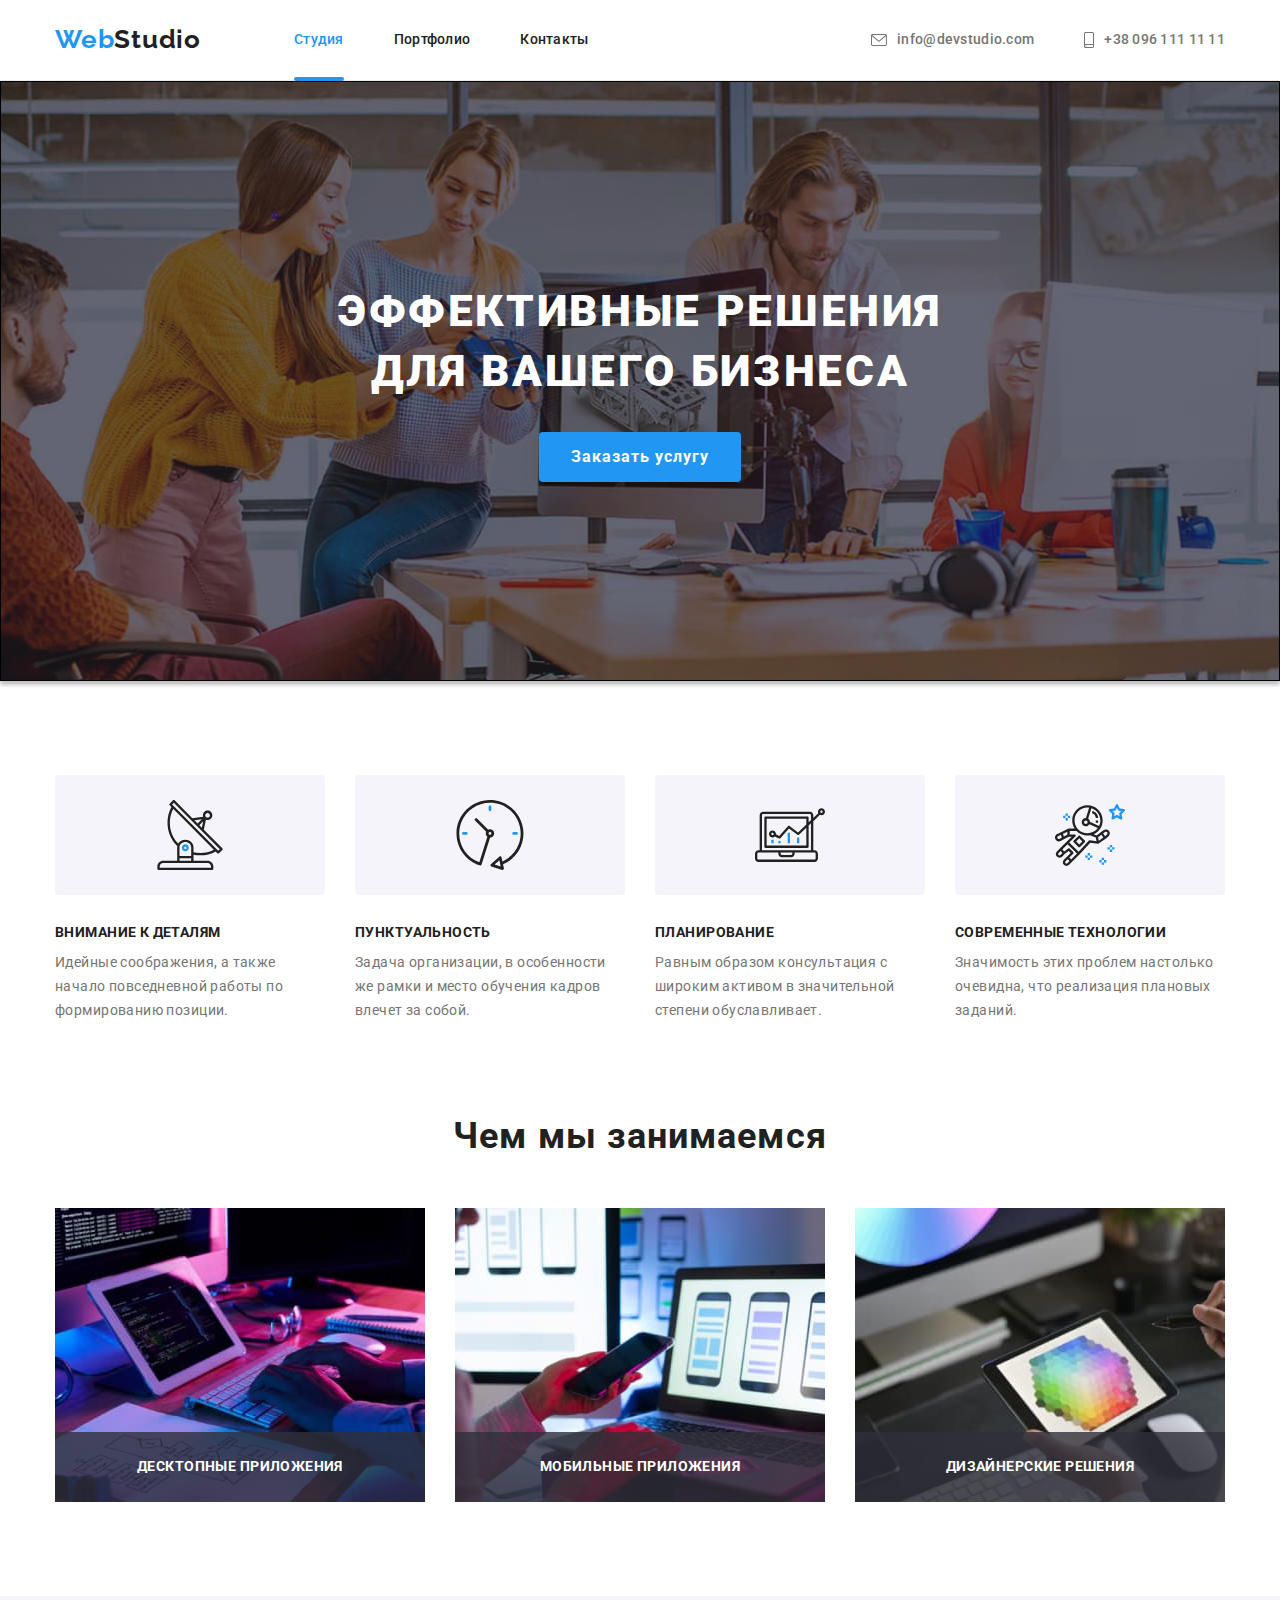
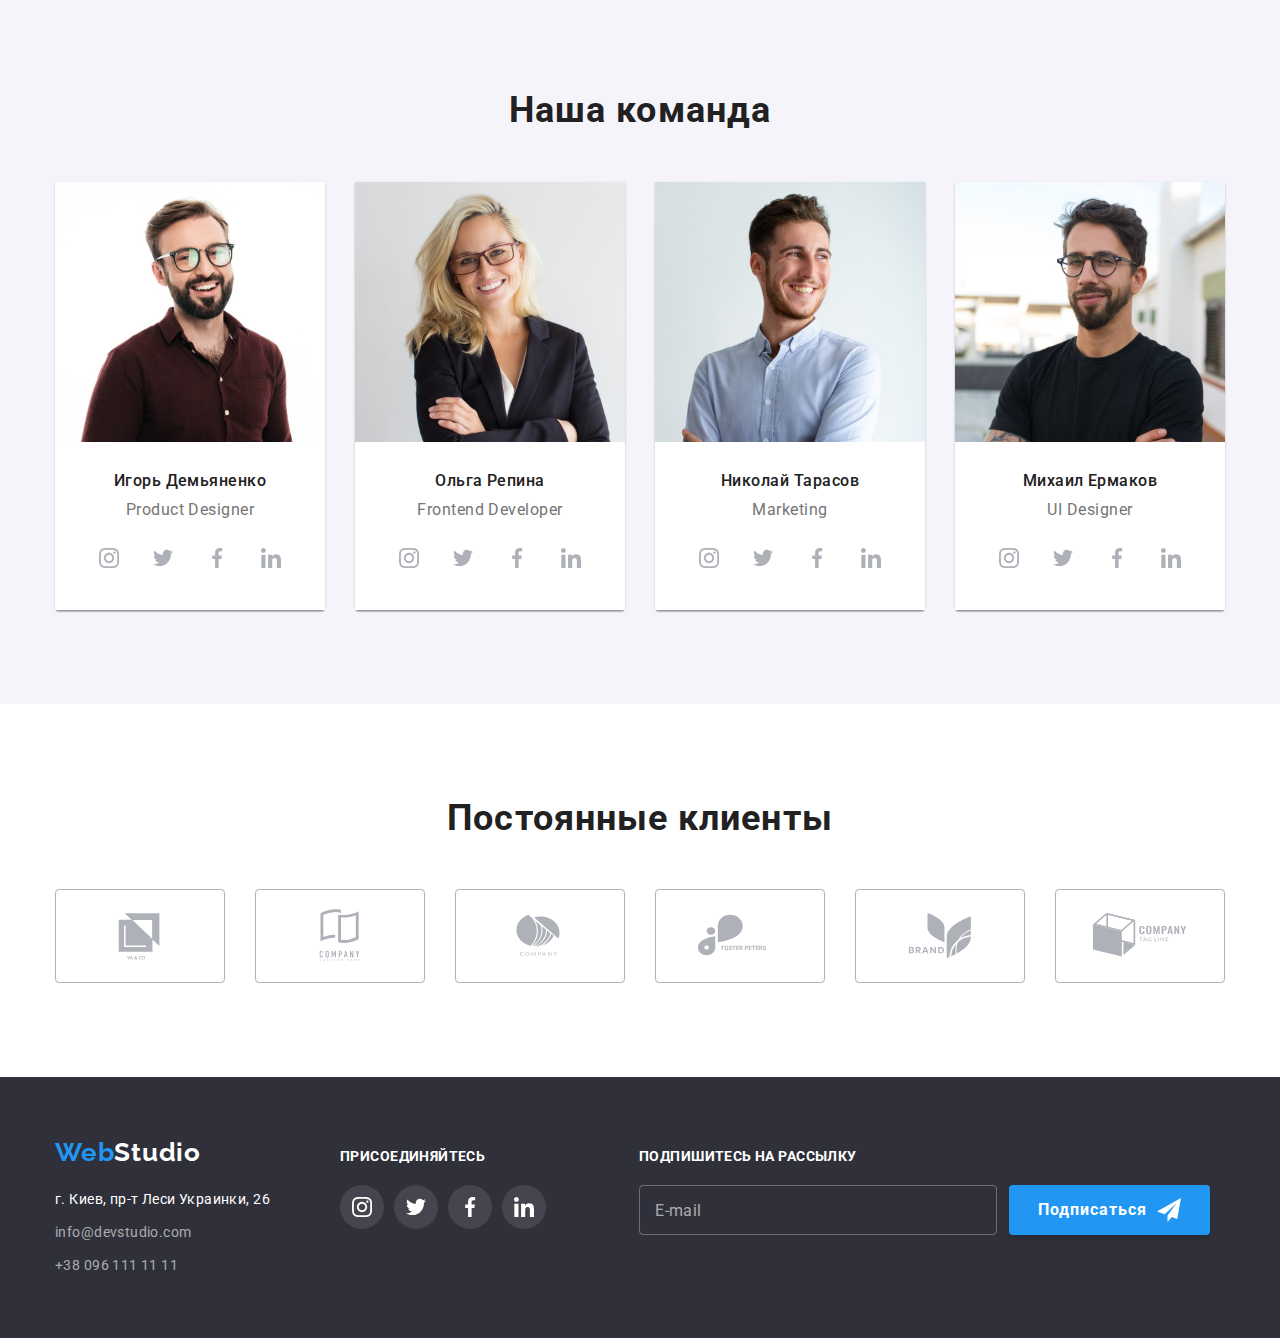
==== index.html @ 996e23af "final-commit" ====
<!DOCTYPE html>
<html lang="ru">
  <head>
    <meta charset="UTF-8" />
    <meta http-equiv="X-UA-Compatible" content="IE=edge" />
    <meta name="viewport" content="width=device-width, initial-scale=1.0" />
    <title>WebStudio</title>
    <link
      href="https://fonts.googleapis.com/css2?family=Raleway:wght@700&family=Roboto:wght@400;500;700;900&display=swap"
      rel="stylesheet"
    />
    <link
      rel="stylesheet"
      href="https://cdnjs.cloudflare.com/ajax/libs/modern-normalize/1.1.0/modern-normalize.min.css"
    />
    <link rel="stylesheet" href="./styles.css" />
  </head>
  <body>
    <!--Header-->

    <header class="header-section">
      <div class="main-nav container">
        <nav class="navigation">
          <a href="./index.html" class="logo header">Web<span class="logo-dark">Studio</span> </a>
          <ul class="nav-menu">
            <li class="nav-menu-item">
              <a href="./index.html" class="nav-menu-link current">Студия</a>
            </li>
            <li class="nav-menu-item">
              <a href="./portfolio.html" class="nav-menu-link">Портфолио</a>
            </li>
            <li class="nav-menu-item">
              <a href="/" class="nav-menu-link">Контакты</a>
            </li>
          </ul>
        </nav>
        <ul class="contact">
          <li class="contact-item">
            <a href="mailto:info@devstudio.com" class="contact-link"
              ><svg class="contact-icon" width="16" height="12">
                <use href="./images/icons.svg#icon-envelope"></use></svg
              >info@devstudio.com</a
            >
          </li>
          <li class="contact-item">
            <a href="tel:+380961111111" class="contact-link">
              <svg class="contact-icon" width="10" height="16">
                <use href="./images/icons.svg#icon-smartphone"></use></svg
              >+38 096 111 11 11</a
            >
          </li>
        </ul>
      </div>
    </header>

    <!--Main container-->

    <main>
      <!--Hero-->

      <section class="hero">
        <div class="container">
          <h1 class="title-service">
            Эффективные решения
            <br />
            для вашего бизнеса
          </h1>
          <button type="button" class="button-service" data-modal-open>Заказать услугу</button>
        </div>
      </section>

      <!--Features-->

      <section class="section">
        <div class="container">
          <h2 class="hidden">Наши преимущества</h2>
          <ul class="features-list">
            <li class="features-item">
              <div class="bgr-features-icon">
                <svg class="features-icon" width="70" height="70">
                  <use href="./images/icons.svg#icon-antenna"></use>
                </svg>
              </div>
              <h3 class="features-title">Внимание к деталям</h3>
              <p class="features-content">
                Идейные соображения, а также начало повседневной работы по формированию позиции.
              </p>
            </li>
            <li class="features-item">
              <div class="bgr-features-icon">
                <svg class="features-icon" width="70" height="70">
                  <use href="./images/icons.svg#icon-clock"></use>
                </svg>
              </div>
              <h3 class="features-title">Пунктуальность</h3>
              <p class="features-content">
                Задача организации, в особенности же рамки и место обучения кадров влечет за собой.
              </p>
            </li>
            <li class="features-item">
              <div class="bgr-features-icon">
                <svg class="features-icon" width="70" height="70">
                  <use href="./images/icons.svg#icon-diagram"></use>
                </svg>
              </div>
              <h3 class="features-title">Планирование</h3>
              <p class="features-content">
                Равным образом консультация с широким активом в значительной степени обуславливает.
              </p>
            </li>
            <li class="features-item">
              <div class="bgr-features-icon">
                <svg class="features-icon" width="70" height="70">
                  <use href="./images/icons.svg#icon-astronaut"></use>
                </svg>
              </div>
              <h3 class="features-title">Современные технологии</h3>
              <p class="features-content">
                Значимость этих проблем настолько очевидна, что реализация плановых заданий.
              </p>
            </li>
          </ul>
        </div>
      </section>

      <!--Work-->

      <section class="work section">
        <div class="container">
          <h2 class="work-main">Чем мы занимаемся</h2>
          <ul class="work-list">
            <li class="work-item">
              <div class="work-thumb">
                <img src="./images/img1.jpg" alt="декстопные приложения" width="370" />
                <h3 class="work-content">Десктопные приложения</h3>
              </div>
            </li>
            <li class="work-item">
              <div class="work-thumb">
                <img src="./images/img2.jpg" alt="мобильные приложения" width="370" />
                <h3 class="work-content">Мобильные приложения</h3>
              </div>
            </li>
            <li class="work-item">
              <div class="work-thumb">
                <img src="./images/img3.jpg" alt="дизайнерские решения" width="370" />
                <h3 class="work-content">Дизайнерские решения</h3>
              </div>
            </li>
          </ul>
        </div>
      </section>

      <!--Team-->

      <section class="team section">
        <div class="container">
          <h2 class="team-main">Наша команда</h2>
          <ul class="team-list">
            <li class="team-item">
              <img src="./images/foto1.jpg" alt="Игорь Демьяненко" width="270" />
              <div class="team-container">
                <h3 class="team-title">Игорь Демьяненко</h3>
                <p class="team-content">Product Designer</p>
                <ul class="social-list">
                  <li class="social-item">
                    <a
                      class="social-link link-team"
                      href="https://www.instagram.com/"
                      target="_blank"
                      rel="noopener noreferrer"
                      ><svg class="social-icon icon-team" width="20" height="20">
                        <use href="./images/icons.svg#icon-instagram"></use></svg
                    ></a>
                  </li>
                  <li class="social-item">
                    <a
                      class="social-link link-team"
                      href="https://twitter.com/"
                      target="_blank"
                      rel="noopener noreferrer"
                      ><svg class="social-icon icon-team" width="20" height="20">
                        <use href="./images/icons.svg#icon-twitter"></use></svg
                    ></a>
                  </li>
                  <li class="social-item">
                    <a
                      class="social-link link-team"
                      href="https://www.facebook.com/"
                      target="_blank"
                      rel="noopener noreferrer"
                      ><svg class="social-icon icon-team" width="20" height="20">
                        <use href="./images/icons.svg#icon-facebook"></use></svg
                    ></a>
                  </li>
                  <li class="social-item">
                    <a
                      class="social-link link-team"
                      href="https://www.linkedin.com/"
                      target="_blank"
                      rel="noopener noreferrer"
                      ><svg class="social-icon icon-team" width="20" height="20">
                        <use href="./images/icons.svg#icon-linkedin"></use></svg
                    ></a>
                  </li>
                </ul>
              </div>
            </li>
            <li class="team-item">
              <img src="./images/foto2.jpg" alt="Ольга Репина" width="270" />
              <div class="team-container">
                <h3 class="team-title">Ольга Репина</h3>
                <p class="team-content">Frontend Developer</p>
                <ul class="social-list">
                  <li class="social-item">
                    <a
                      class="social-link link-team"
                      href="https://www.instagram.com/"
                      target="_blank"
                      rel="noopener noreferrer"
                      ><svg class="social-icon icon-team" width="20" height="20">
                        <use href="./images/icons.svg#icon-instagram"></use></svg
                    ></a>
                  </li>
                  <li class="social-item">
                    <a
                      class="social-link link-team"
                      href="https://twitter.com/"
                      target="_blank"
                      rel="noopener noreferrer"
                      ><svg class="social-icon icon-team" width="20" height="20">
                        <use href="./images/icons.svg#icon-twitter"></use></svg
                    ></a>
                  </li>
                  <li class="social-item">
                    <a
                      class="social-link link-team"
                      href="https://www.facebook.com/"
                      target="_blank"
                      rel="noopener noreferrer"
                      ><svg class="social-icon icon-team" width="20" height="20">
                        <use href="./images/icons.svg#icon-facebook"></use></svg
                    ></a>
                  </li>
                  <li class="social-item">
                    <a
                      class="social-link link-team"
                      href="https://www.linkedin.com/"
                      target="_blank"
                      rel="noopener noreferrer"
                      ><svg class="social-icon icon-team" width="20" height="20">
                        <use href="./images/icons.svg#icon-linkedin"></use></svg
                    ></a>
                  </li>
                </ul>
              </div>
            </li>
            <li class="team-item">
              <img src="./images/foto3.jpg" alt="Николай Тарасов" width="270" />
              <div class="team-container">
                <h3 class="team-title">Николай Тарасов</h3>
                <p class="team-content">Marketing</p>
                <ul class="social-list">
                  <li class="social-item">
                    <a
                      class="social-link link-team"
                      href="https://www.instagram.com/"
                      target="_blank"
                      rel="noopener noreferrer"
                      ><svg class="social-icon icon-team" width="20" height="20">
                        <use href="./images/icons.svg#icon-instagram"></use></svg
                    ></a>
                  </li>
                  <li class="social-item">
                    <a
                      class="social-link link-team"
                      href="https://twitter.com/"
                      target="_blank"
                      rel="noopener noreferrer"
                      ><svg class="social-icon icon-team" width="20" height="20">
                        <use href="./images/icons.svg#icon-twitter"></use></svg
                    ></a>
                  </li>
                  <li class="social-item">
                    <a
                      class="social-link link-team"
                      href="https://www.facebook.com/"
                      target="_blank"
                      rel="noopener noreferrer"
                      ><svg class="social-icon icon-team" width="20" height="20">
                        <use href="./images/icons.svg#icon-facebook"></use></svg
                    ></a>
                  </li>
                  <li class="social-item">
                    <a
                      class="social-link link-team"
                      href="https://www.linkedin.com/"
                      target="_blank"
                      rel="noopener noreferrer"
                      ><svg class="social-icon icon-team" width="20" height="20">
                        <use href="./images/icons.svg#icon-linkedin"></use></svg
                    ></a>
                  </li>
                </ul>
              </div>
            </li>
            <li class="team-item">
              <img src="./images/foto4.jpg" alt="Михаил Ермаков" width="270" />
              <div class="team-container">
                <h3 class="team-title">Михаил Ермаков</h3>
                <p class="team-content">UI Designer</p>
                <ul class="social-list">
                  <li class="social-item">
                    <a
                      class="social-link link-team"
                      href="https://www.instagram.com/"
                      target="_blank"
                      rel="noopener noreferrer"
                      ><svg class="social-icon icon-team" width="20" height="20">
                        <use href="./images/icons.svg#icon-instagram"></use></svg
                    ></a>
                  </li>
                  <li class="social-item">
                    <a
                      class="social-link link-team"
                      href="https://twitter.com/"
                      target="_blank"
                      rel="noopener noreferrer"
                      ><svg class="social-icon icon-team" width="20" height="20">
                        <use href="./images/icons.svg#icon-twitter"></use></svg
                    ></a>
                  </li>
                  <li class="social-item">
                    <a
                      class="social-link link-team"
                      href="https://www.facebook.com/"
                      target="_blank"
                      rel="noopener noreferrer"
                      ><svg class="social-icon icon-team" width="20" height="20">
                        <use href="./images/icons.svg#icon-facebook"></use></svg
                    ></a>
                  </li>
                  <li class="social-item">
                    <a
                      class="social-link link-team"
                      href="https://www.linkedin.com/"
                      target="_blank"
                      rel="noopener noreferrer"
                      ><svg class="social-icon icon-team" width="20" height="20">
                        <use href="./images/icons.svg#icon-linkedin"></use></svg
                    ></a>
                  </li>
                </ul>
              </div>
            </li>
          </ul>
        </div>
      </section>

      <!-- Clients -->

      <section class="clients section">
        <div class="container">
          <h2 class="clients-title">Постоянные клиенты</h2>
          <ul class="clients-list">
            <li class="clients-item">
              <a href="./index.html" class="clents-link" target="_blank" rel="noopener noreferrer"
                ><svg class="clients-icon" width="106" height="60">
                  <use href="./images/icons.svg#icon-logocompany1"></use></svg
              ></a>
            </li>
            <li class="clients-item">
              <a href="./index.html" class="clents-link" target="_blank" rel="noopener noreferrer"
                ><svg class="clients-icon" width="106" height="60">
                  <use href="./images/icons.svg#icon-logocompany2"></use></svg
              ></a>
            </li>
            <li class="clients-item">
              <a href="./index.html" class="clents-link" target="_blank" rel="noopener noreferrer"
                ><svg class="clients-icon" width="106" height="60">
                  <use href="./images/icons.svg#icon-logocompany3"></use></svg
              ></a>
            </li>
            <li class="clients-item">
              <a href="./index.html" class="clents-link" target="_blank" rel="noopener noreferrer"
                ><svg class="clients-icon" width="106" height="60">
                  <use href="./images/icons.svg#icon-fosterpeters"></use></svg
              ></a>
            </li>
            <li class="clients-item">
              <a href="./index.html" class="clents-link" target="_blank" rel="noopener noreferrer"
                ><svg class="clients-icon" width="106" height="60">
                  <use href="./images/icons.svg#icon-brand"></use></svg
              ></a>
            </li>
            <li class="clients-item">
              <a href="./index.html" class="clents-link" target="_blank" rel="noopener noreferrer"
                ><svg class="clients-icon" width="106" height="60">
                  <use href="./images/icons.svg#icon-logocompany6"></use></svg
              ></a>
            </li>
          </ul>
        </div>
      </section>
    </main>

    <!--Footer-->

    <footer class="footer-section">
      <div class="container footer-div">
        <div class="footer-left">
          <a href="./index.html" class="logo foot">Web<span class="logo-light">Studio</span> </a>
          <address>
            <ul class="address-menu">
              <li class="address-item">
                <a
                  href="https://bit.ly/3O5jqAV"
                  class="address-link geo"
                  target="_blank"
                  rel="noopener noreferrer"
                >
                  г. Киев, пр-т Леси Украинки, 26
                </a>
              </li>
              <li class="address-item">
                <a href="mailto:info@devstudio.com" class="address-link">info@devstudio.com</a>
              </li>
              <li class="address-item">
                <a href="tel:+380961111111" class="address-link">+38 096 111 11 11</a>
              </li>
            </ul>
          </address>
        </div>
        <div class="footer-right">
          <h3 class="footer-social-title">присоединяйтесь</h3>
          <ul class="social-list">
            <li class="social-item">
              <a
                class="social-link link-footer"
                href="https://www.instagram.com/"
                target="_blank"
                rel="noopener noreferrer"
                ><svg class="social-icon icon-footer" width="20" height="20">
                  <use href="./images/icons.svg#icon-instagram"></use></svg
              ></a>
            </li>
            <li class="social-item">
              <a
                class="social-link link-footer"
                href="https://twitter.com/"
                target="_blank"
                rel="noopener noreferrer"
                ><svg class="social-icon icon-footer" width="20" height="20">
                  <use href="./images/icons.svg#icon-twitter"></use></svg
              ></a>
            </li>
            <li class="social-item">
              <a
                class="social-link link-footer"
                href="https://www.facebook.com/"
                target="_blank"
                rel="noopener noreferrer"
                ><svg class="social-icon icon-footer" width="20" height="20">
                  <use href="./images/icons.svg#icon-facebook"></use></svg
              ></a>
            </li>
            <li class="social-item">
              <a
                class="social-link link-footer"
                href="https://www.linkedin.com/"
                target="_blank"
                rel="noopener noreferrer"
                ><svg class="social-icon icon-footer" width="20" height="20">
                  <use href="./images/icons.svg#icon-linkedin"></use></svg
              ></a>
            </li>
          </ul>
        </div>
        <div class="footer-form-container">
          <h3 class="footer-form-title">Подпишитесь на рассылку</h3>
          <form class="footer-form">
            <input
              class="footer-form-input"
              type="email"
              name="user-mail"
              placeholder="E-mail"
              required
            />
            <button class="btn-footer-form" type="submit">
              Подписаться
              <svg class="btn-footer-mail-icon" width="24" height="24">
                <use href="./images/icons.svg#icon-telegram"></use>
              </svg>
            </button>
          </form>
        </div>
      </div>
    </footer>

    <!-- Modal backdrop -->

    <div class="backdrop is-hidden" data-modal>
      <div class="modal">
        <button class="btn-close" type="button" data-modal-close>
          <svg class="close-icon" width="11" height="11">
            <use href="./images/icons.svg#icon-close"></use>
          </svg>
        </button>

        <!-- Contact form -->

        <form class="modal-form">
          <p class="form-contact-title">Оставьте свои данные, мы вам перезвоним</p>
          <label class="form-contact-label"
            ><span class="form-contact-name">Имя</span>
            <div class="form-input-wrap">
              <input
                class="contact-input"
                type="text"
                name="user_name"
                minlength="2"
                required
              /><svg class="input-icon" width="18" height="18">
                <use href="./images/icons.svg#icon-person"></use>
              </svg></div
          ></label>
          <label class="form-contact-label"
            ><span class="form-contact-name">Телефон</span>
            <div class="form-input-wrap">
              <input
                class="contact-input"
                type="tel"
                name="user_phone"
                required
                pattern="[0-9]{3}-[0-9]{3}-[0-9]{2}-[0-9]{2}"
                title="xxx-xxx-xx-xx"
              /><svg class="input-icon" width="18" height="18">
                <use href="./images/icons.svg#icon-handset"></use>
              </svg></div
          ></label>
          <label class="form-contact-label"
            ><span class="form-contact-name">Почта</span>
            <div class="form-input-wrap">
              <input class="contact-input" type="email" name="user_mail" required /><svg
                class="input-icon"
                width="18"
                height="18"
              >
                <use href="./images/icons.svg#icon-emailform"></use>
              </svg></div
          ></label>
          <label class="form-comentary-label"
            ><span class="form-contact-name">Комментарий</span
            ><textarea
              class="comentary-area"
              name="user_comentary"
              placeholder="Введите текст"
            ></textarea>
          </label>
          <input
            class="checkbox-input hidden"
            id="checkbox_user_agreement"
            type="checkbox"
            name="user_agreement"
            required
          />
          <label class="checkbox-label" for="checkbox_user_agreement">
            <svg class="checkbox-icon" width="16" height="15">
              <use href="./images/icons.svg#icon-check"></use>
            </svg>
            <span class="agreement">
              Соглашаюсь с рассылкой и принимаю&nbsp<a
                class="link-agreement"
                href="/"
                target="_blank"
                rel="noopener noreferrer"
                >Условия договора</a
              >
            </span></label
          >
          <button class="btn-form" type="submit">Отправить</button>
        </form>
      </div>
    </div>

    <!-- Script-js -->

    <script src="./js/modal.js"></script>
  </body>
</html>
---- styles.css ----
/* General */

:root {
  --title-color: #212121;
  --main-color: #757575;
  --accent-color: #2196f3;
  --footer-color: rgba(255, 255, 255, 0.6);
  --white-text-color: #ffffff;
  --background-dark-color: #2f303a;
  --background-primary-color: #ffffff;
  --background-second-color: #f5f4fa;
  --btn-hover: #188ce8;
  --fill-icon-color: #afb1b8;
  --cubic-beizer-hover: cubic-bezier(0.4, 0, 0.2, 1);
}
body {
  background-color: var(--background-primary-color);
  color: var(--main-color);
  font-family: 'Roboto', sans-serif;
}
ul {
  list-style: none;
  padding: 0;
  margin: 0;
}
h1,
h2,
h3,
p {
  margin: 0;
  padding: 0;
}
img {
  display: block;
  max-width: 100%;
  height: auto;
}
a {
  text-decoration: none;
}
.container {
  width: 1200px;
  margin-left: auto;
  margin-right: auto;
  padding-left: 15px;
  padding-right: 15px;
}
.section {
  padding-top: 94px;
  padding-bottom: 94px;
}
.hidden {
  position: absolute;
  width: 1px;
  height: 1px;
  margin: -1px;
  border: 0;
  padding: 0;
  white-space: nowrap;
  clip-path: inset(100%);
  clip: rect(0 0 0 0);
  overflow: hidden;
}

/* Header */

.header-section {
  border-bottom: 1px solid #ececec;
}
.main-nav {
  display: flex;
  align-items: center;
}
.navigation {
  display: flex;
  align-items: center;
}
.nav-menu {
  display: flex;
  align-items: center;
}
.contact {
  display: flex;
  align-items: center;
}

.logo {
  display: block;
  color: var(--accent-color);
  font-family: 'Raleway', sans-serif;
  font-weight: 700;
  font-size: 26px;
  line-height: 1.19;
  letter-spacing: 0.03em;
}
.logo.header {
  padding-top: 24px;
  padding-bottom: 25px;
  margin-right: 93px;
}
.logo-dark {
  color: var(--title-color);
}
.logo-light {
  color: var(--white-text-color);
}
.nav-menu-item:not(:last-child) {
  margin-right: 50px;
}

.nav-menu-link {
  display: block;
  padding-top: 32px;
  padding-bottom: 32px;
  color: var(--title-color);
  font-weight: 500;
  font-size: 14px;
  line-height: 1.14;
  letter-spacing: 0.02em;
  transition: color 250ms var(--cubic-beizer-hover);
}
.nav-menu-link:hover,
.nav-menu-link:focus {
  color: var(--accent-color);
}
.nav-menu-link.current {
  position: relative;
  color: var(--accent-color);
}
.current::after {
  content: '';
  display: block;
  position: absolute;
  bottom: -1px;
  width: 100%;
  height: 4px;
  background-color: var(--accent-color);
  border-radius: 2px;
}
.contact {
  margin-left: auto;
}
.contact-item:not(:last-child) {
  margin-right: 50px;
}
.contact-link {
  display: flex;
  align-items: center;
  padding-top: 32px;
  padding-bottom: 32px;
  color: var(--main-color);
  font-weight: 500;
  font-size: 14px;
  line-height: 1.14;
  letter-spacing: 0.02em;
  transition: color 250ms var(--cubic-beizer-hover);
}
.contact-link:focus,
.contact-link:hover {
  color: var(--accent-color);
}
.contact-icon {
  fill: currentColor;
  margin-right: 10px;
  transition: fill 250ms var(--cubic-beizer-hover);
}

/* Hero */

.hero {
  padding-top: 200px;
  padding-bottom: 200px;
  max-width: 1600px;
  height: 600px;
  margin-left: auto;
  margin-right: auto;
  background-color: var(--background-dark-color);
  text-align: center;
  background-image: linear-gradient(to right, rgba(47, 48, 58, 0.4), rgba(47, 48, 58, 0.4)),
    url(./images/backgroundimage.jpg);
  background-repeat: no-repeat;
  background-size: cover;
  background-position: center;
  border: 1px solid #000000;
  box-shadow: 0px 4px 4px rgba(0, 0, 0, 0.25);
}

.title-service {
  margin-bottom: 30px;
  color: var(--white-text-color);
  font-weight: 900;
  font-size: 44px;
  line-height: 1.36;
  letter-spacing: 0.06em;
  text-transform: uppercase;
}
.button-service {
  font-family: inherit;
  padding: 10px 32px;
  background-color: var(--accent-color);
  color: var(--white-text-color);
  font-weight: 700;
  font-size: 16px;
  line-height: 1.87;
  letter-spacing: 0.06em;
  align-items: center;
  cursor: pointer;
  border: none;
  border-radius: 4px;
  box-shadow: 0px 4px 4px rgba(0, 0, 0, 0.15);
  transition: background-color 250ms var(--cubic-beizer-hover);
}
.button-service:hover,
.button-service:focus {
  background-color: var(--btn-hover);
}

/* Features */

.features-list {
  display: flex;
  flex-wrap: wrap;
}

.bgr-features-icon {
  display: flex;
  justify-content: center;
  background-color: var(--background-second-color);
  padding-top: 25px;
  padding-bottom: 25px;
  margin-bottom: 30px;
  border-radius: 4px;
}
.features-title {
  margin-bottom: 10px;
  font-weight: 700;
  font-size: 14px;
  line-height: 1.14;
  letter-spacing: 0.03em;
  text-transform: uppercase;
  color: var(--title-color);
}
.features-item {
  width: calc((100% - 90px) / 4);
}
.features-item:not(:nth-child(4n)) {
  margin-right: 30px;
}
.features-content {
  font-size: 14px;
  line-height: 1.7;
  letter-spacing: 0.03em;
}

/* Work */

.work.section {
  padding-top: 0;
}
.work-main {
  margin-bottom: 50px;
  text-align: center;
  color: var(--title-color);
  font-weight: 700;
  font-size: 36px;
  line-height: 1.16;
  letter-spacing: 0.03em;
}
.work-list {
  display: flex;
}
.work-item {
  width: calc((100% - 60px) / 3);
}
.work-item:not(:nth-child(3n)) {
  margin-right: 30px;
}
.work-thumb {
  position: relative;
}
.work-content {
  display: flex;
  justify-content: center;
  align-items: center;
  position: absolute;
  width: 100%;
  height: 70px;
  bottom: 0;
  font-weight: 700;
  font-size: 14px;
  line-height: 1.14;
  letter-spacing: 0.03em;
  text-transform: uppercase;
  color: var(--white-text-color);
  background-color: rgba(47, 48, 58, 0.8);
}

/* Team */

.team {
  background-color: var(--background-second-color);
}
.team-main {
  margin-bottom: 50px;
  font-weight: 700;
  font-size: 36px;
  line-height: 1.16;
  letter-spacing: 0.03em;
  color: var(--title-color);
  text-align: center;
}
.team-list {
  display: flex;
  flex-wrap: wrap;
}
.team-item {
  width: calc((100% - 90px) / 4);
  border-radius: 0px 0px 4px 4px;
  box-shadow: 0px 1px 3px rgba(0, 0, 0, 0.12), 0px 1px 1px rgba(0, 0, 0, 0.14),
    0px 2px 1px rgba(0, 0, 0, 0.2);
}
.team-item:not(:nth-child(4n)) {
  margin-right: 30px;
}
.team-container {
  padding-top: 30px;
  padding-bottom: 30px;
  text-align: center;
  background-color: var(--background-primary-color);
}

.team-title {
  margin-bottom: 10px;
  font-weight: 500;
  font-size: 16px;
  line-height: 1.18;
  letter-spacing: 0.03em;
  color: var(--title-color);
}
.team-content {
  font-size: 16px;
  line-height: 1.18;
  letter-spacing: 0.03em;
  margin-bottom: 16px;
}
.social-list {
  display: flex;
  flex-wrap: wrap;
  justify-content: center;
}
.social-item:not(:last-child) {
  margin-right: 10px;
}
.social-link {
  display: flex;
  align-items: center;
  justify-content: center;
  width: 44px;
  height: 44px;
  border-radius: 50%;
  background-color: transparent;
  transition: background-color 250ms var(--cubic-beizer-hover);
}
.social-link:hover,
.social-link:focus {
  background-color: var(--accent-color);
  outline: none;
}
.social-icon.icon-team {
  fill: var(--fill-icon-color);
  transition: fill 250ms var(--cubic-beizer-hover);
}
.social-link:hover .social-icon,
.social-link:focus .social-icon {
  fill: var(--white-text-color);
}

/* Clients */

.clients-title {
  margin-bottom: 50px;
  font-weight: 700;
  font-size: 36px;
  line-height: 1.16;
  text-align: center;
  letter-spacing: 0.03em;
  color: var(--title-color);
}
.clients-list {
  display: flex;
  flex-wrap: wrap;
  align-items: center;
  justify-content: center;
}
.clients-item {
  width: calc((100% - 150px) / 6);
}
.clients-item:not(:nth-child(6n)) {
  margin-right: 30px;
}
.clents-link {
  padding-top: 16px;
  padding-bottom: 16px;
  justify-content: center;
  display: flex;
  border: 1px solid var(--fill-icon-color);
  border-radius: 4px;
  transition: border-color 250ms var(--cubic-beizer-hover);
}
.clients-icon {
  fill: var(--fill-icon-color);
  transition: fill 250ms var(--cubic-beizer-hover);
}
.clents-link:focus,
.clents-link:hover {
  border-color: var(--accent-color);
  outline: none;
}
.clents-link:hover .clients-icon,
.clents-link:focus .clients-icon {
  fill: var(--accent-color);
}

/* Portfolio menu */
/* Filter menu */

.portfolio-menu {
  display: flex;
  flex-wrap: wrap;
  align-items: center;
  justify-content: center;
  margin-bottom: 50px;
}
.btn-item:not(:last-child) {
  margin-right: 8px;
}
.portfolio-btn {
  display: inline-block;
  padding: 6px 22px;
  font-weight: 500;
  font-size: 16px;
  line-height: 1.6;
  letter-spacing: 0.03em;
  color: var(--title-color);
  background-color: var(--background-second-color);
  cursor: pointer;
  border: none;
  border-radius: 4px;
  transition: background-color 250ms var(--cubic-beizer-hover),
    box-shadow 250ms var(--cubic-beizer-hover), color 250ms var(--cubic-beizer-hover);
}
.portfolio-btn:hover,
.portfolio-btn:focus {
  background-color: var(--accent-color);
  box-shadow: 0px 3px 1px rgba(0, 0, 0, 0.1), 0px 1px 2px rgba(0, 0, 0, 0.08),
    0px 2px 2px rgba(0, 0, 0, 0.12);
  color: var(--white-text-color);
}

/* Projects */

.projects-list {
  display: flex;
  flex-wrap: wrap;
}
.projects-item {
  width: calc((100% - 60px) / 3);
}
.projects-item:not(:nth-child(3n)) {
  margin-right: 30px;
}
.projects-item:not(:nth-last-child(-n + 3)) {
  margin-bottom: 30px;
}
.projects-link {
  display: block;
  transition: box-shadow 250ms var(--cubic-beizer-hover);
}
.projects-link:focus,
.projects-link:hover {
  box-shadow: 0px 1px 1px rgba(0, 0, 0, 0.12), 0px 4px 4px rgba(0, 0, 0, 0.06),
    1px 4px 6px rgba(0, 0, 0, 0.16);
}
.projects-title {
  margin-bottom: 4px;
  font-weight: 700;
  font-size: 18px;
  line-height: 2;
  letter-spacing: 0.06em;
  color: var(--title-color);
}
.projects-content {
  font-weight: 400;
  font-size: 16px;
  line-height: 1.8;
  letter-spacing: 0.03em;
  color: var(--main-color);
}
.projects-container {
  padding: 20px 24px;
  background-color: var(--background-primary-color);
  border: 1px solid #eeeeee;
  border-top: none;
}
.projects-thumb {
  position: relative;
  overflow: hidden;
}
.overlay {
  position: absolute;
  display: flex;
  justify-content: center;
  align-items: center;
  width: 100%;
  height: 100%;
  top: 0;
  left: 0;
  transform: translateY(100%);
  background-color: rgba(33, 150, 243, 0.9);
  transition: transform 250ms var(--cubic-beizer-hover);
}
.overlay-content {
  width: 322px;
  height: auto;
  font-size: 18px;
  line-height: 1.56;
  letter-spacing: 0.03em;
  color: var(--white-text-color);
}
.projects-link:focus .overlay,
.projects-link:hover .overlay {
  transform: translateY(0%);
}

/* Footer */

.footer-section {
  padding-top: 60px;
  padding-bottom: 60px;
  background-color: var(--background-dark-color);
}
.logo.foot {
  margin-left: auto;
  margin-bottom: 20px;
}
.address-item:not(:last-child) {
  margin-bottom: 9px;
}
.address-link {
  display: block;
  color: var(--footer-color);
  font-style: normal;
  font-weight: 400;
  font-size: 14px;
  line-height: 1.7;
  letter-spacing: 0.03em;
  transition: color 250ms var(--cubic-beizer-hover);
}
.address-link.geo {
  color: var(--white-text-color);
}

.address-link:hover,
.address-link:focus {
  color: var(--accent-color);
}
.footer-div {
  display: flex;
  align-items: baseline;
}
.footer-right {
  margin-left: 70px;
}
.footer-social-title {
  margin-bottom: 20px;
  font-weight: 700;
  font-size: 14px;
  line-height: 1.14;
  letter-spacing: 0.03em;
  text-transform: uppercase;
  color: var(--white-text-color);
}

.icon-footer {
  fill: var(--white-text-color);
}
.link-footer {
  background-color: rgba(255, 255, 255, 0.1);
  border-radius: 50%;
}
.footer-form-container {
  margin-left: 93px;
}
.footer-form-title {
  margin-bottom: 20px;
  font-weight: 700;
  font-size: 14px;
  line-height: 1.14;
  letter-spacing: 0.03em;
  text-transform: uppercase;
  color: var(--white-text-color);
}
.footer-form {
  display: flex;
  align-items: center;
}

.footer-form-input {
  width: 358px;
  height: 50px;
  padding: 15px;
  margin-right: 12px;
  font-size: 16px;
  line-height: 1.25;
  letter-spacing: 0.03em;
  color: var(--footer-color);
  background-color: transparent;
  border: 1px solid rgba(255, 255, 255, 0.3);
  border-radius: 4px;
}

.footer-form-input::placeholder {
  color: var(--footer-color);
}
.btn-footer-form {
  padding: 10px 29px;
  font-weight: 700;
  font-size: 16px;
  line-height: 1.88;
  letter-spacing: 0.06em;
  display: flex;
  align-items: center;
  cursor: pointer;
  border-radius: 4px;
  border: none;
  color: var(--white-text-color);
  background-color: var(--accent-color);
  box-shadow: 0px 4px 4px rgba(0, 0, 0, 0.15);
  transition: background-color 250ms var(--cubic-beizer-hover);
}

.btn-footer-form:focus,
.btn-footer-form:hover {
  background-color: var(--btn-hover);
}
.btn-footer-mail-icon {
  fill: var(--white-text-color);
  margin-left: 10px;
}

/* Modal-backdrop */

.backdrop {
  position: fixed;
  top: 0;
  left: 0;
  width: 100%;
  height: 100%;
  background-color: rgba(0, 0, 0, 0.2);
  transition: opacity 250ms var(--cubic-beizer-hover), visibility 250ms var(--cubic-beizer-hover);
}
.backdrop.is-hidden {
  opacity: 0;
  visibility: hidden;
  pointer-events: none;
}
.modal {
  position: absolute;
  top: 50%;
  left: 50%;
  transform: translate(-50%, -50%) scale(1);
  width: 528px;
  height: 581px;
  background-color: var(--background-primary-color);
  box-shadow: 0px 1px 3px rgba(0, 0, 0, 0.12), 0px 1px 1px rgba(0, 0, 0, 0.14),
    0px 2px 1px rgba(0, 0, 0, 0.2);
  border-radius: 4px;
  transition: transform 250ms var(--cubic-beizer-hover);
}
.backdrop.is-hidden .modal-form {
  transform: translate(-50%, -50%) scale(0.5);
}
.btn-close {
  position: absolute;
  display: flex;
  align-items: center;
  justify-content: center;
  padding: 0;
  width: 30px;
  height: 30px;
  top: 8px;
  right: 8px;
  background-color: transparent;
  border-radius: 50%;
  border: 1px solid rgba(0, 0, 0, 0.1);
  cursor: pointer;
}
.close-icon {
  fill: #000000;
  transition: fill 250ms var(--cubic-beizer-hover);
}
.btn-close:focus .close-icon,
.btn-close:hover .close-icon {
  fill: var(--accent-color);
}

/* Contact form */

.modal-form {
  padding: 40px;
  display: flex;
  flex-direction: column;
}
.form-contact-title {
  font-weight: 700;
  font-size: 20px;
  line-height: 1.15;
  letter-spacing: 0.03em;
  margin-bottom: 12px;
  text-align: center;
  color: var(--title-color);
}
.form-contact-label {
  margin-bottom: 10px;
}
.form-contact-name {
  font-size: 12px;
  line-height: 1.16;
  letter-spacing: 0.01em;
  color: var(--main-color);
}

.contact-input {
  padding-left: 42px;
  width: 100%;
  height: 40px;
  font-size: 12px;
  line-height: 1.16px;
  letter-spacing: 0.01em;
  color: var(--main-color);
  border: 1px solid rgba(33, 33, 33, 0.2);
  border-radius: 4px;
  transition: border-color 250ms var(--cubic-beizer-hover);
}
.contact-input:focus,
.comentary-area:focus {
  border-color: var(--accent-color);
  outline: none;
}
.form-input-wrap {
  position: relative;
  margin-top: 4px;
}
.input-icon {
  position: absolute;
  left: 12px;
  top: 50%;
  transform: translateY(-50%);
  fill: var(--title-color);
  transition: fill 250ms var(--cubic-beizer-hover);
}
.contact-input:focus + .input-icon {
  fill: var(--accent-color);
}
.form-comentary-label {
  margin-bottom: 20px;
}
.comentary-area {
  margin-top: 4px;
  padding: 12px 16px;
  height: 120px;
  width: 100%;
  border: 1px solid rgba(33, 33, 33, 0.2);
  border-radius: 4px;
  resize: none;
  transition: border-color 250ms var(--cubic-beizer-hover);
  font-size: 12px;
  line-height: 1.16px;
  letter-spacing: 0.01em;
  color: var(--main-color);
}
.comentary-area::placeholder {
  font-size: 12px;
  line-height: 1.16px;
  letter-spacing: 0.01em;
  color: rgba(117, 117, 117, 0.5);
}
.checkbox-icon {
  border: 2px solid var(--title-color);
  border-radius: 2px;
  cursor: pointer;
  transition: background-color 250ms var(--cubic-beizer-hover),
    border 250ms var(--cubic-beizer-hover);
}

.checkbox-input:checked + .checkbox-label .checkbox-icon {
  background-color: var(--accent-color);
  border: none;
}
.checkbox-label {
  display: flex;
  justify-content: center;
  align-items: center;
  margin-bottom: 30px;
}
.agreement {
  font-size: 14px;
  line-height: 1.72;
  letter-spacing: 0.03em;
  margin-left: 8px;
  color: var(--main-color);
}
.link-agreement {
  font-size: 14px;
  line-height: 1.72;
  letter-spacing: 0.03em;
  color: var(--accent-color);
  text-decoration: underline;
}
.btn-form {
  padding: 10px 55px;
  margin-left: auto;
  margin-right: auto;
  background-color: var(--accent-color);
  color: var(--white-text-color);
  font-weight: 700;
  font-size: 16px;
  line-height: 1.87;
  letter-spacing: 0.06em;
  cursor: pointer;
  border: none;
  border-radius: 4px;
  box-shadow: 0px 4px 4px rgba(0, 0, 0, 0.15);
  transition: background-color 250ms var(--cubic-beizer-hover);
}
.btn-form:focus,
.btn-form:hover {
  background-color: var(--btn-hover);
}
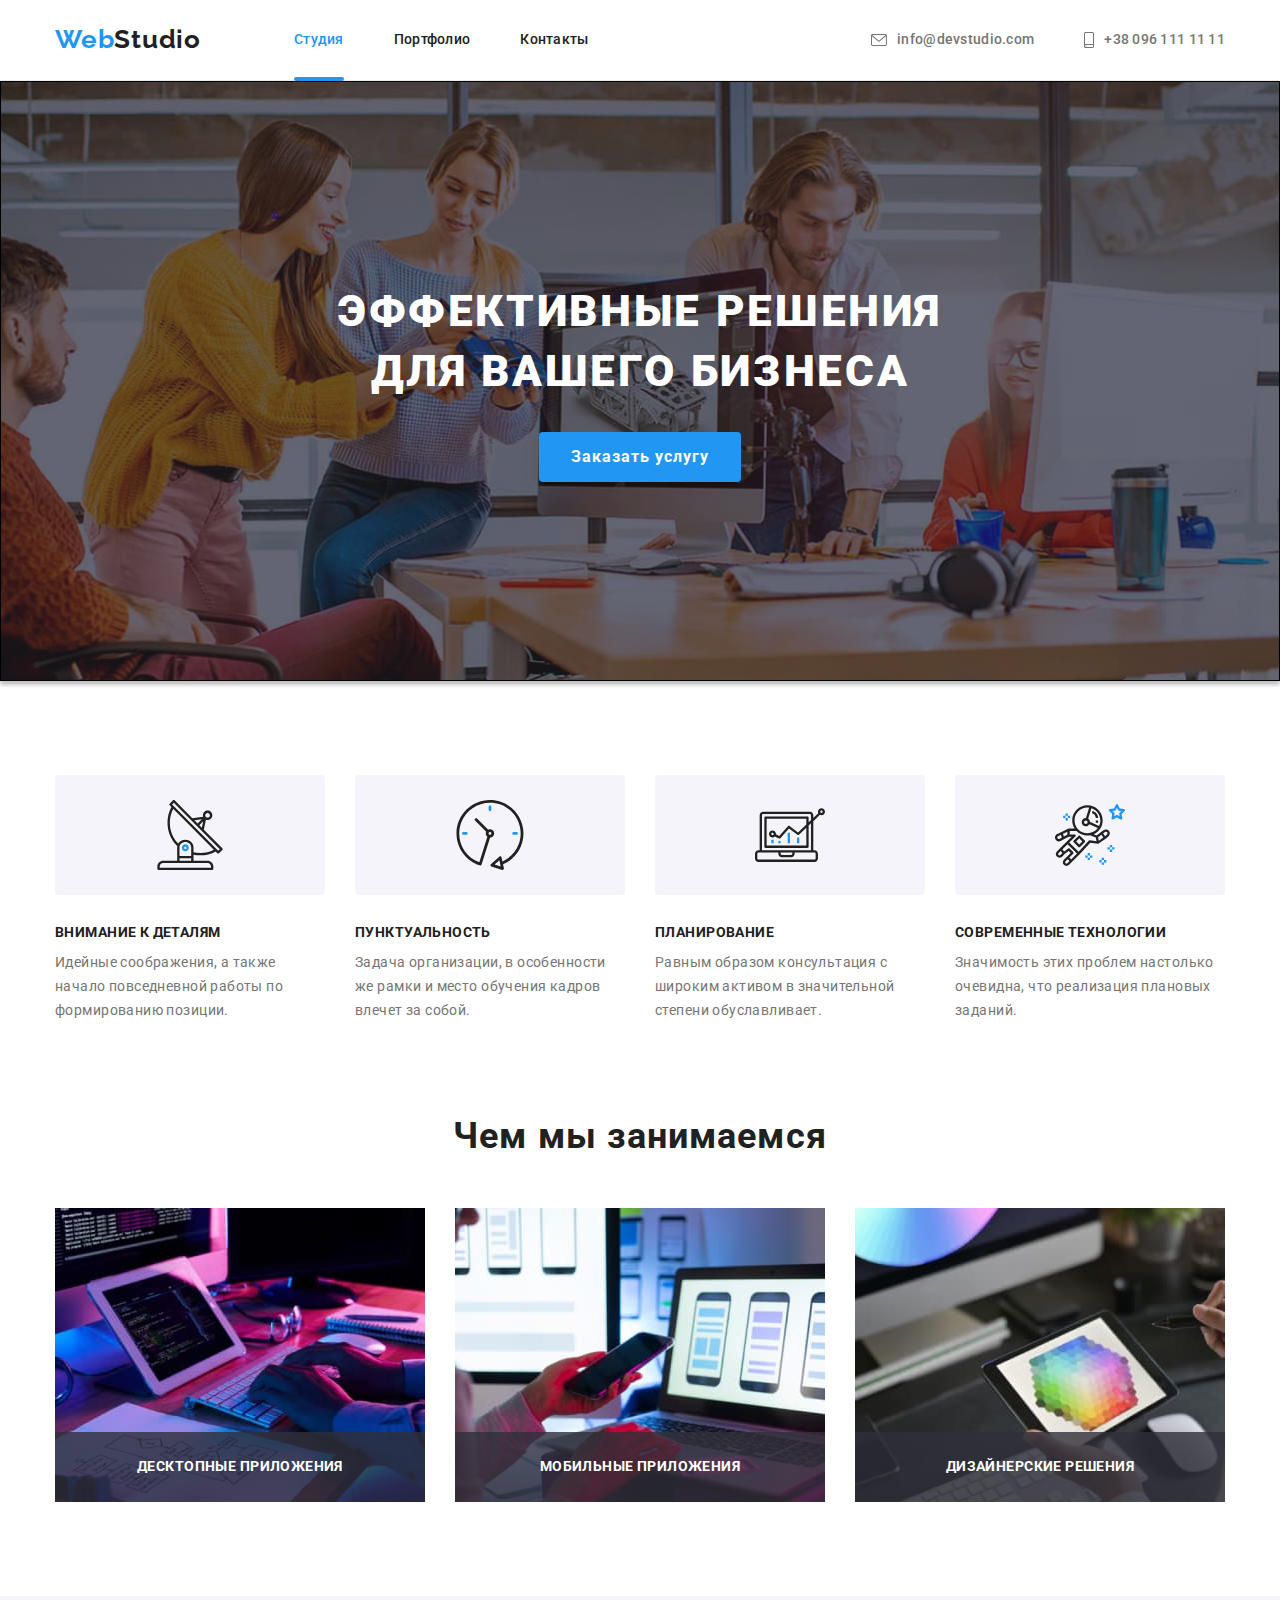
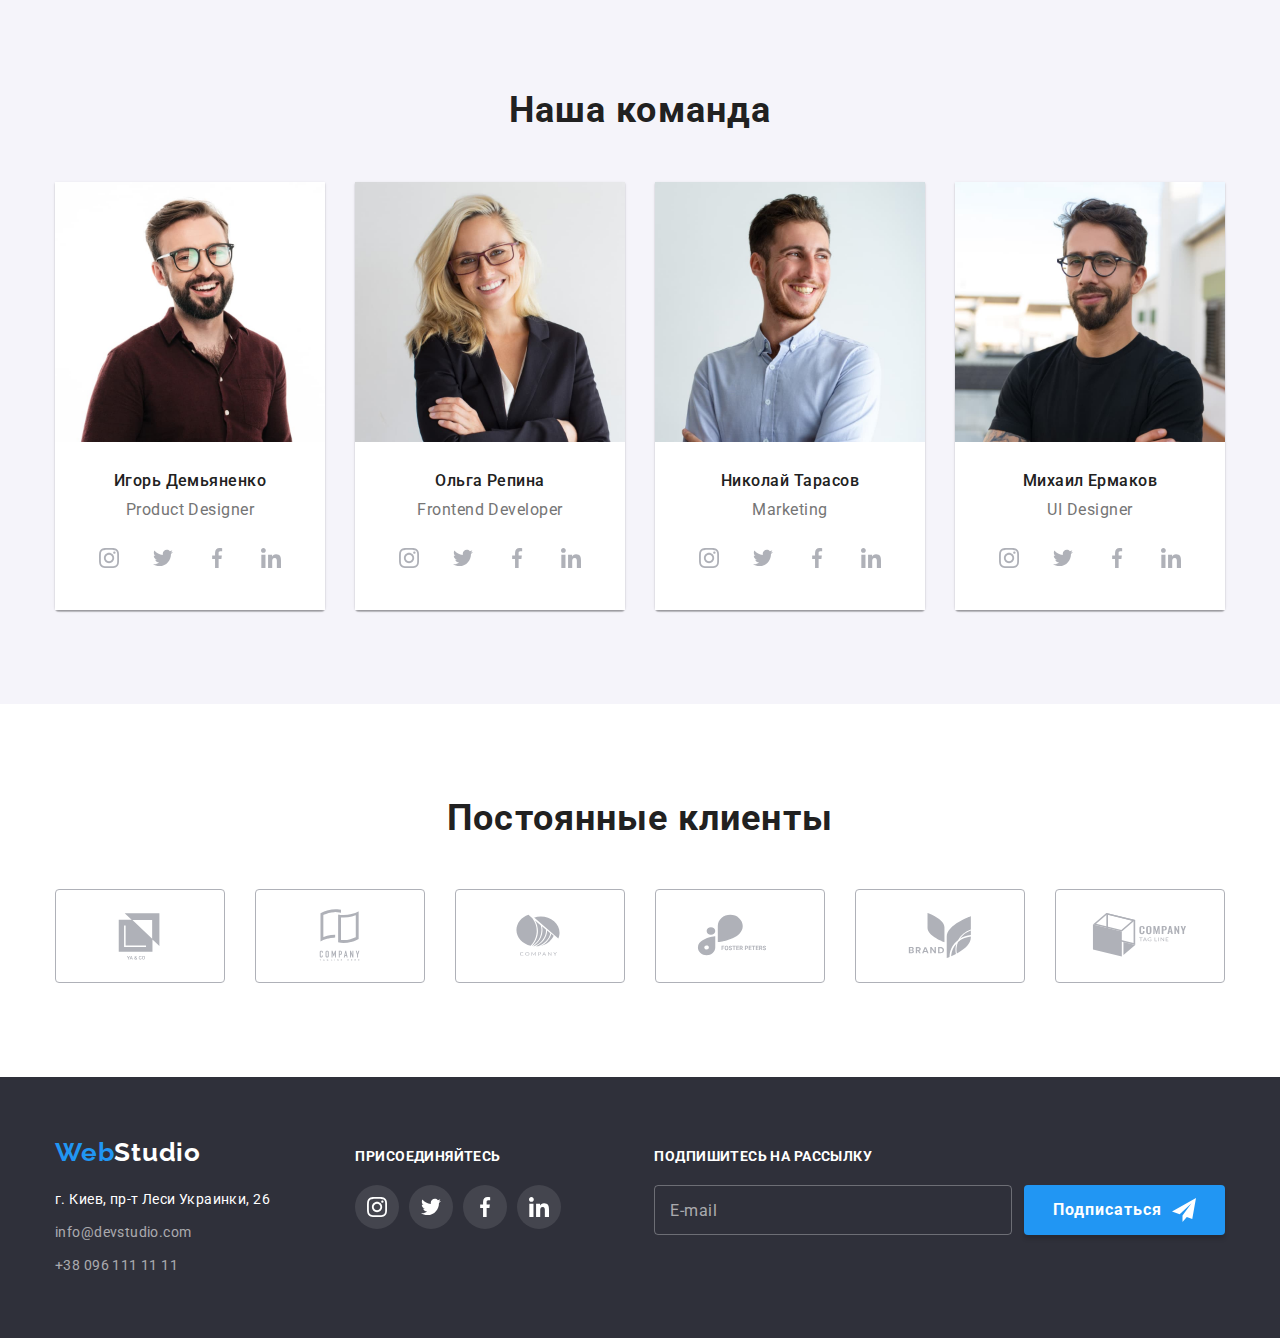
==== commit 5ab10dfe: "corrected-mentor" ====
--- a/index.html
+++ b/index.html
@@ -476,14 +476,15 @@
             </li>
           </ul>
         </div>
-        <div class="footer-form-container">
-          <h3 class="footer-form-title">Подпишитесь на рассылку</h3>
-          <form class="footer-form">
+        <form class="footer-form">
+          <label class="footer-form-label" for="footer_input_mail">Подпишитесь на рассылку</label>
+          <div class="footer-form-wrap">
             <input
               class="footer-form-input"
               type="email"
               name="user-mail"
               placeholder="E-mail"
+              id="footer_input_mail"
               required
             />
             <button class="btn-footer-form" type="submit">
@@ -492,8 +493,8 @@
                 <use href="./images/icons.svg#icon-telegram"></use>
               </svg>
             </button>
-          </form>
-        </div>
+          </div>
+        </form>
       </div>
     </footer>
 
@@ -513,41 +514,36 @@
           <p class="form-contact-title">Оставьте свои данные, мы вам перезвоним</p>
           <label class="form-contact-label"
             ><span class="form-contact-name">Имя</span>
-            <div class="form-input-wrap">
+            <span class="form-input-wrap">
               <input
                 class="contact-input"
                 type="text"
                 name="user_name"
                 minlength="2"
-                required
-              /><svg class="input-icon" width="18" height="18">
-                <use href="./images/icons.svg#icon-person"></use>
-              </svg></div
+                required /><svg class="input-icon" width="18" height="18">
+                <use href="./images/icons.svg#icon-person"></use></svg></span
           ></label>
           <label class="form-contact-label"
             ><span class="form-contact-name">Телефон</span>
-            <div class="form-input-wrap">
+            <span class="form-input-wrap">
               <input
                 class="contact-input"
                 type="tel"
                 name="user_phone"
                 required
                 pattern="[0-9]{3}-[0-9]{3}-[0-9]{2}-[0-9]{2}"
-                title="xxx-xxx-xx-xx"
-              /><svg class="input-icon" width="18" height="18">
-                <use href="./images/icons.svg#icon-handset"></use>
-              </svg></div
+                title="xxx-xxx-xx-xx" /><svg class="input-icon" width="18" height="18">
+                <use href="./images/icons.svg#icon-handset"></use></svg></span
           ></label>
           <label class="form-contact-label"
             ><span class="form-contact-name">Почта</span>
-            <div class="form-input-wrap">
+            <span class="form-input-wrap">
               <input class="contact-input" type="email" name="user_mail" required /><svg
                 class="input-icon"
                 width="18"
                 height="18"
               >
-                <use href="./images/icons.svg#icon-emailform"></use>
-              </svg></div
+                <use href="./images/icons.svg#icon-emailform"></use></svg></span
           ></label>
           <label class="form-comentary-label"
             ><span class="form-contact-name">Комментарий</span
--- a/styles.css
+++ b/styles.css
@@ -568,6 +568,9 @@
   display: flex;
   align-items: baseline;
 }
+.footer-left {
+  flex-grow: 1;
+}
 .footer-right {
   margin-left: 70px;
 }
@@ -588,10 +591,11 @@
   background-color: rgba(255, 255, 255, 0.1);
   border-radius: 50%;
 }
-.footer-form-container {
+.footer-form {
   margin-left: 93px;
 }
-.footer-form-title {
+.footer-form-label {
+  display: block;
   margin-bottom: 20px;
   font-weight: 700;
   font-size: 14px;
@@ -600,7 +604,7 @@
   text-transform: uppercase;
   color: var(--white-text-color);
 }
-.footer-form {
+.footer-form-wrap {
   display: flex;
   align-items: center;
 }
@@ -675,10 +679,13 @@
   box-shadow: 0px 1px 3px rgba(0, 0, 0, 0.12), 0px 1px 1px rgba(0, 0, 0, 0.14),
     0px 2px 1px rgba(0, 0, 0, 0.2);
   border-radius: 4px;
-  transition: transform 250ms var(--cubic-beizer-hover);
-}
-.backdrop.is-hidden .modal-form {
+  transition: transform 250ms var(--cubic-beizer-hover), opacity 250ms var(--cubic-beizer-hover),
+    visibility 250ms var(--cubic-beizer-hover);
+}
+.backdrop.is-hidden .modal {
   transform: translate(-50%, -50%) scale(0.5);
+  opacity: 0;
+  visibility: hidden;
 }
 .btn-close {
   position: absolute;
@@ -724,6 +731,8 @@
   margin-bottom: 10px;
 }
 .form-contact-name {
+  display: block;
+  margin-bottom: 4px;
   font-size: 12px;
   line-height: 1.16;
   letter-spacing: 0.01em;
@@ -748,8 +757,8 @@
   outline: none;
 }
 .form-input-wrap {
+  display: block;
   position: relative;
-  margin-top: 4px;
 }
 .input-icon {
   position: absolute;
@@ -766,7 +775,7 @@
   margin-bottom: 20px;
 }
 .comentary-area {
-  margin-top: 4px;
+  display: block;
   padding: 12px 16px;
   height: 120px;
   width: 100%;
@@ -797,6 +806,7 @@
   background-color: var(--accent-color);
   border: none;
 }
+
 .checkbox-label {
   display: flex;
   justify-content: center;
